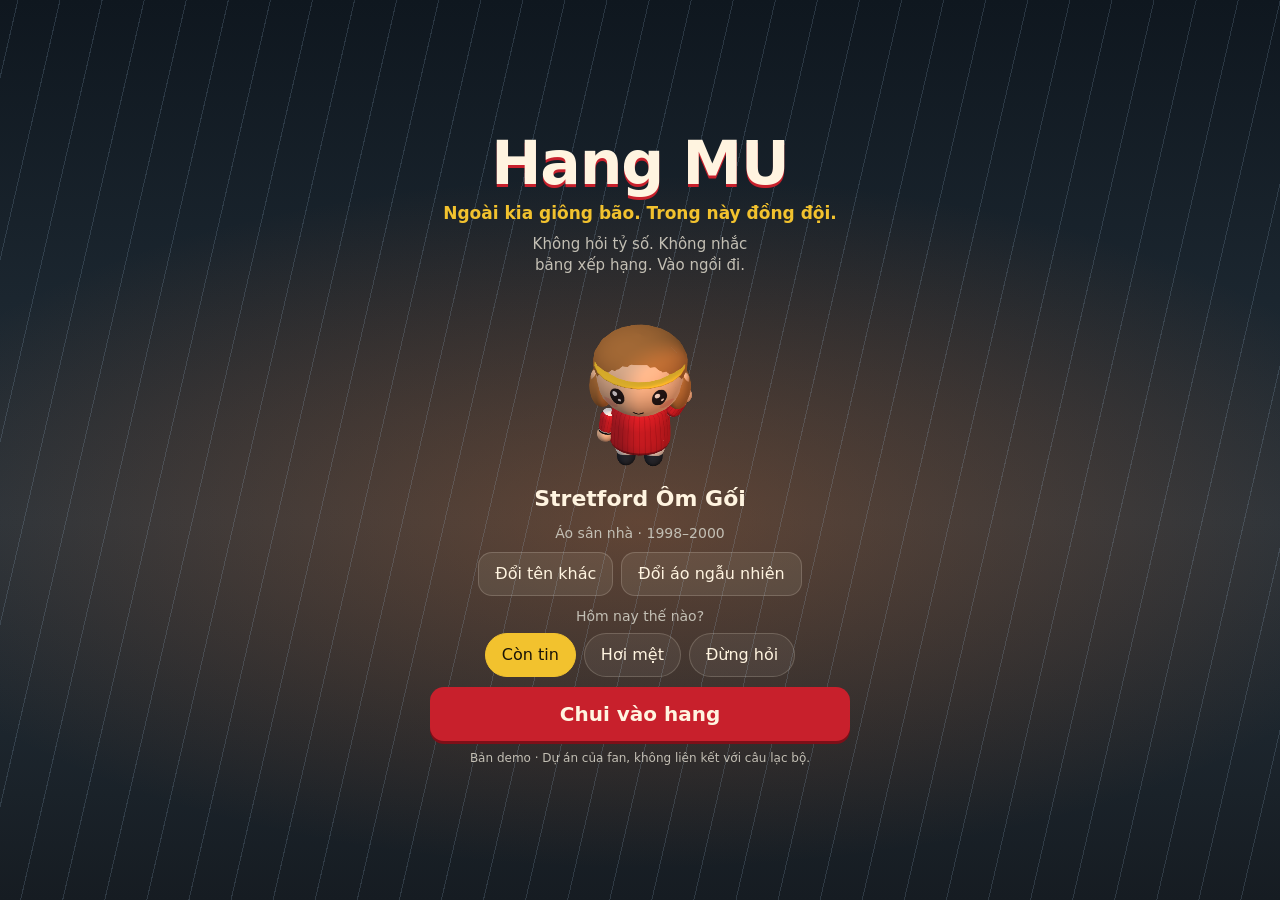
==== index.html @ d4a0d73a "Ban web tinh Hang MU Co-Authored-By: Claude Opus 5.5 <noreply@anthropic.com>" ====
<!DOCTYPE html><html lang="vi"><head><meta charSet="utf-8"/><meta name="viewport" content="width=device-width, initial-scale=1, viewport-fit=cover"/><link rel="stylesheet" href="/_next/static/chunks/1y2okcn1y57d4.css" data-precedence="next"/><link rel="preload" as="script" fetchPriority="low" href="/_next/static/chunks/0j1we3cwg31qe.js"/><script src="/_next/static/chunks/2fzvu-xksh37m.js" async=""></script><script src="/_next/static/chunks/34-s9nvef5sdp.js" async=""></script><script src="/_next/static/chunks/turbopack-2u1d16houkiyo.js" async=""></script><script src="/_next/static/chunks/3qfy96eoyh-ek.js" async=""></script><script src="/_next/static/chunks/43v1oow--ge80.js" async=""></script><script src="/_next/static/chunks/32jg6rbxwmx-e.js" async=""></script><meta name="theme-color" content="#1b242c"/><title>Hang MU</title><meta name="description" content="Ngoài kia giông bão. Trong này đồng đội. Không hỏi tỷ số, không nhắc bảng xếp hạng. Vào ngồi đi."/><script src="/_next/static/chunks/0cz1d0mv5g_q7.js" noModule=""></script></head><body class="m-0 bg-[#1b242c]"><div hidden=""><!--$--><!--/$--></div><div></div><!--$--><!--/$--><script id="_R_">(globalThis["TURBOPACK"] || (globalThis["TURBOPACK"] = [])).push({"otherChunks":["static/chunks/0j1we3cwg31qe.js","static/chunks/2fzvu-xksh37m.js","static/chunks/34-s9nvef5sdp.js"],"runtimeModuleIds":[94553]});</script><script src="/_next/static/chunks/0j1we3cwg31qe.js" async=""></script><script>(self.__next_f=self.__next_f||[]).push([0])</script><script>self.__next_f.push([1,"1:\"$Sreact.fragment\"\n2:\"/_next/static/chunks/3qfy96eoyh-ek.js\"\n3:I[39756,[\"$2\"],\"default\"]\n4:I[37457,[\"$2\"],\"default\"]\n6:\"/_next/static/chunks/43v1oow--ge80.js\"\n7:\"/_next/static/chunks/32jg6rbxwmx-e.js\"\n8:I[56100,[\"$2\",\"$6\",\"$7\"],\"HangMount\"]\n9:I[97367,[\"$2\"],\"OutletBoundary\"]\na:\"$Sreact.suspense\"\nc:\"ViewportBoundary\"\nd:I[97367,[\"$2\"],\"$c\"]\nf:\"MetadataBoundary\"\n10:I[97367,[\"$2\"],\"$f\"]\n12:I[68027,[\"$2\"],\"default\",1]\n:HL[\"/_next/static/chunks/1y2okcn1y57d4.css\",\"style\"]\n5:[[\"children\",{\"s\":\"__PAGE__\",\"h\":512,\"d\":{\"r\":[\"$\",\"$1\",\"c\",{\"children\":[[\"$\",\"$L8\",null,{\"mode\":\"$undefined\",\"supabaseUrl\":\"$undefined\",\"supabaseAnonKey\":\"$undefined\",\"basePath\":\"$undefined\",\"music\":false}],[[\"$\",\"script\",\"script-0\",{\"src\":\"/_next/static/chunks/43v1oow--ge80.js\",\"async\":true,\"nonce\":\"$undefined\"}],[\"$\",\"script\",\"script-1\",{\"src\":\"/_next/static/chunks/32jg6rbxwmx-e.js\",\"async\":true,\"nonce\":\"$undefined\"}]],[\"$\",\"$L9\",null,{\"children\":[\"$\",\"$a\",null,{\"name\":\"Next.MetadataOutlet\",\"children\":\"$@b\"}]}]]}],\"p\":false,\"v\":null}}]]\n"])</script><script>self.__next_f.push([1,"0:{\"P\":null,\"c\":[\"\",\"\"],\"q\":\"\",\"i\":false,\"t\":{\"t\":{\"s\":\"\",\"h\":528,\"d\":{\"r\":[\"$\",\"$1\",\"c\",{\"children\":[[[\"$\",\"link\",\"0\",{\"rel\":\"stylesheet\",\"href\":\"/_next/static/chunks/1y2okcn1y57d4.css\",\"precedence\":\"next\",\"crossOrigin\":\"$undefined\",\"nonce\":\"$undefined\"}],[\"$\",\"script\",\"script-0\",{\"src\":\"/_next/static/chunks/3qfy96eoyh-ek.js\",\"async\":true,\"nonce\":\"$undefined\"}]],[\"$\",\"html\",null,{\"lang\":\"vi\",\"children\":[\"$\",\"body\",null,{\"className\":\"m-0 bg-[#1b242c]\",\"children\":[\"$\",\"$L3\",null,{\"parallelRouterKey\":\"children\",\"error\":\"$undefined\",\"errorStyles\":\"$undefined\",\"errorScripts\":\"$undefined\",\"template\":[\"$\",\"$L4\",null,{}],\"templateStyles\":\"$undefined\",\"templateScripts\":\"$undefined\",\"notFound\":[[[\"$\",\"title\",null,{\"children\":\"404: This page could not be found.\"}],[\"$\",\"div\",null,{\"style\":{\"fontFamily\":\"system-ui,\\\"Segoe UI\\\",Roboto,Helvetica,Arial,sans-serif,\\\"Apple Color Emoji\\\",\\\"Segoe UI Emoji\\\"\",\"height\":\"100vh\",\"textAlign\":\"center\",\"display\":\"flex\",\"flexDirection\":\"column\",\"alignItems\":\"center\",\"justifyContent\":\"center\"},\"children\":[\"$\",\"div\",null,{\"children\":[[\"$\",\"style\",null,{\"dangerouslySetInnerHTML\":{\"__html\":\"body{color:#000;background:#fff;margin:0}.next-error-h1{border-right:1px solid rgba(0,0,0,.3)}@media (prefers-color-scheme:dark){body{color:#fff;background:#000}.next-error-h1{border-right:1px solid rgba(255,255,255,.3)}}\"}}],[\"$\",\"h1\",null,{\"className\":\"next-error-h1\",\"style\":{\"display\":\"inline-block\",\"margin\":\"0 20px 0 0\",\"padding\":\"0 23px 0 0\",\"fontSize\":24,\"fontWeight\":500,\"verticalAlign\":\"top\",\"lineHeight\":\"49px\"},\"children\":404}],[\"$\",\"div\",null,{\"style\":{\"display\":\"inline-block\"},\"children\":[\"$\",\"h2\",null,{\"style\":{\"fontSize\":14,\"fontWeight\":400,\"lineHeight\":\"49px\",\"margin\":0},\"children\":\"This page could not be found.\"}]}]]}]}]],[]],\"forbidden\":\"$undefined\",\"unauthorized\":\"$undefined\"}]}]}]]}],\"p\":false,\"v\":null},\"c\":\"$Q5\"},\"h\":{\"r\":[\"$\",\"$1\",\"h\",{\"children\":[null,[\"$\",\"$Ld\",null,{\"children\":\"$Le\"}],[\"$\",\"$L10\",null,{\"children\":[[\"$\",\"div\",null,{\"hidden\":true,\"children\":[\"$\",\"$a\",null,{\"name\":\"Next.Metadata\",\"children\":\"$L11\"}]}],null]}],null]}],\"p\":false,\"v\":null}},\"m\":\"$undefined\",\"G\":[\"$12\",[[\"$\",\"link\",\"0\",{\"rel\":\"stylesheet\",\"href\":\"/_next/static/chunks/1y2okcn1y57d4.css\",\"precedence\":\"next\",\"crossOrigin\":\"$undefined\",\"nonce\":\"$undefined\"}]]],\"S\":true,\"r\":\"$undefined\",\"s\":\"$undefined\",\"a\":\"$undefined\",\"l\":\"$undefined\",\"p\":\"$undefined\",\"d\":\"$undefined\",\"b\":\"nEHEV-FagXxS5bdTB53m2\"}\n"])</script><script>self.__next_f.push([1,"e:[[\"$\",\"meta\",\"0\",{\"charSet\":\"utf-8\"}],[\"$\",\"meta\",\"1\",{\"name\":\"viewport\",\"content\":\"width=device-width, initial-scale=1, viewport-fit=cover\"}],[\"$\",\"meta\",\"2\",{\"name\":\"theme-color\",\"content\":\"#1b242c\"}]]\n"])</script><script>self.__next_f.push([1,"b:null\n11:[[\"$\",\"title\",\"0\",{\"children\":\"Hang MU\"}],[\"$\",\"meta\",\"1\",{\"name\":\"description\",\"content\":\"Ngoài kia giông bão. Trong này đồng đội. Không hỏi tỷ số, không nhắc bảng xếp hạng. Vào ngồi đi.\"}]]\n"])</script></body></html>
---- _next/static/chunks/1y2okcn1y57d4.css ----
@layer properties{@supports (((-webkit-hyphens:none)) and (not (margin-trim:block))) or ((-moz-orient:inline) and (not (color:rgb(from red r g b)))){*,:before,:after,::backdrop{--tw-rotate-x:initial;--tw-rotate-y:initial;--tw-rotate-z:initial;--tw-skew-x:initial;--tw-skew-y:initial;--tw-shadow:0 0 #0000;--tw-shadow-color:initial;--tw-shadow-alpha:100%;--tw-inset-shadow:0 0 #0000;--tw-inset-shadow-color:initial;--tw-inset-shadow-alpha:100%;--tw-ring-color:initial;--tw-ring-shadow:0 0 #0000;--tw-inset-ring-color:initial;--tw-inset-ring-shadow:0 0 #0000;--tw-ring-inset:initial;--tw-ring-offset-width:0px;--tw-ring-offset-color:#fff;--tw-ring-offset-shadow:0 0 #0000;--tw-blur:initial;--tw-brightness:initial;--tw-contrast:initial;--tw-grayscale:initial;--tw-hue-rotate:initial;--tw-invert:initial;--tw-opacity:initial;--tw-saturate:initial;--tw-sepia:initial;--tw-drop-shadow:initial;--tw-drop-shadow-color:initial;--tw-drop-shadow-alpha:100%;--tw-drop-shadow-size:initial}}}@layer theme{:root,:host{--font-sans:-apple-system, BlinkMacSystemFont, "Segoe UI", Roboto, "Helvetica Neue", "Noto Sans", Arial, sans-serif, "Apple Color Emoji", "Segoe UI Emoji", "Segoe UI Symbol", "Noto Color Emoji";--font-mono:ui-monospace, SFMono-Regular, Menlo, Monaco, Consolas, "Liberation Mono", "Courier New", monospace;--default-font-family:var(--font-sans);--default-mono-font-family:var(--font-mono)}}@layer base{*,:after,:before,::backdrop{box-sizing:border-box;border:0 solid;margin:0;padding:0}::file-selector-button{box-sizing:border-box;border:0 solid;margin:0;padding:0}html,:host{-webkit-text-size-adjust:100%;tab-size:4;line-height:1.5;font-family:var(--default-font-family,-apple-system, BlinkMacSystemFont, "Segoe UI", Roboto, "Helvetica Neue", "Noto Sans", Arial, sans-serif, "Apple Color Emoji", "Segoe UI Emoji", "Segoe UI Symbol", "Noto Color Emoji");font-feature-settings:var(--default-font-feature-settings,normal);font-variation-settings:var(--default-font-variation-settings,normal);-webkit-tap-highlight-color:transparent}hr{height:0;color:inherit;border-top-width:1px}abbr:where([title]){-webkit-text-decoration:underline dotted;text-decoration:underline dotted}h1,h2,h3,h4,h5,h6{font-size:inherit;font-weight:inherit}a{color:inherit;-webkit-text-decoration:inherit;-webkit-text-decoration:inherit;-webkit-text-decoration:inherit;-webkit-text-decoration:inherit;text-decoration:inherit}b,strong{font-weight:bolder}code,kbd,samp,pre{font-family:var(--default-mono-font-family,ui-monospace, SFMono-Regular, Menlo, Monaco, Consolas, "Liberation Mono", "Courier New", monospace);font-feature-settings:var(--default-mono-font-feature-settings,normal);font-variation-settings:var(--default-mono-font-variation-settings,normal);font-size:1em}small{font-size:80%}sub,sup{vertical-align:baseline;font-size:75%;line-height:0;position:relative}sub{bottom:-.25em}sup{top:-.5em}table{text-indent:0;border-color:inherit;border-collapse:collapse}:-moz-focusring:where(:not(iframe)){outline:auto}progress{vertical-align:baseline}summary{display:list-item}ol,ul,menu{list-style:none}img,svg,video,canvas,audio,iframe,embed,object{vertical-align:middle;display:block}img,video{max-width:100%;height:auto}button,input,select,optgroup,textarea{font:inherit;font-feature-settings:inherit;font-variation-settings:inherit;letter-spacing:inherit;color:inherit;opacity:1;background-color:#0000;border-radius:0}::file-selector-button{font:inherit;font-feature-settings:inherit;font-variation-settings:inherit;letter-spacing:inherit;color:inherit;opacity:1;background-color:#0000;border-radius:0}:where(select:is([multiple],[size])) optgroup{font-weight:bolder}:where(select:is([multiple],[size])) optgroup option{padding-inline-start:20px}::file-selector-button{margin-inline-end:4px}::placeholder{opacity:1}@supports (not ((-webkit-appearance:-apple-pay-button))) or (contain-intrinsic-size:1px){::placeholder{color:currentColor}@supports (color:color-mix(in lab, red, red)){::placeholder{color:color-mix(in oklab, currentcolor 50%, transparent)}}}textarea{resize:vertical}::-webkit-search-decoration{-webkit-appearance:none}::-webkit-date-and-time-value{min-height:1lh;text-align:inherit}::-webkit-datetime-edit{display:inline-flex}::-webkit-datetime-edit-fields-wrapper{padding:0}::-webkit-datetime-edit{padding-block:0}::-webkit-datetime-edit-year-field{padding-block:0}::-webkit-datetime-edit-month-field{padding-block:0}::-webkit-datetime-edit-day-field{padding-block:0}::-webkit-datetime-edit-hour-field{padding-block:0}::-webkit-datetime-edit-minute-field{padding-block:0}::-webkit-datetime-edit-second-field{padding-block:0}::-webkit-datetime-edit-millisecond-field{padding-block:0}::-webkit-datetime-edit-meridiem-field{padding-block:0}::-webkit-calendar-picker-indicator{line-height:1}:-moz-ui-invalid{box-shadow:none}button,input:where([type=button],[type=reset],[type=submit]){appearance:button}::file-selector-button{appearance:button}::-webkit-inner-spin-button{height:auto}::-webkit-outer-spin-button{height:auto}[hidden]:where(:not([hidden=until-found])){display:none!important}}@layer components;@layer utilities{.m-0{margin:0}.hidden{display:none}.transform{transform:var(--tw-rotate-x, ) var(--tw-rotate-y, ) var(--tw-rotate-z, ) var(--tw-skew-x, ) var(--tw-skew-y, )}.resize{resize:both}.bg-\[\#1b242c\]{background-color:#1b242c}.ring{--tw-ring-shadow:var(--tw-ring-inset, ) 0 0 0 calc(1px + var(--tw-ring-offset-width)) var(--tw-ring-color,currentcolor);box-shadow:var(--tw-inset-shadow), var(--tw-inset-ring-shadow), var(--tw-ring-offset-shadow), var(--tw-ring-shadow), var(--tw-shadow)}.filter{filter:var(--tw-blur, ) var(--tw-brightness, ) var(--tw-contrast, ) var(--tw-grayscale, ) var(--tw-hue-rotate, ) var(--tw-invert, ) var(--tw-saturate, ) var(--tw-sepia, ) var(--tw-drop-shadow, )}}@property --tw-rotate-x{syntax:"*";inherits:false}@property --tw-rotate-y{syntax:"*";inherits:false}@property --tw-rotate-z{syntax:"*";inherits:false}@property --tw-skew-x{syntax:"*";inherits:false}@property --tw-skew-y{syntax:"*";inherits:false}@property --tw-shadow{syntax:"*";inherits:false;initial-value:0 0 #0000}@property --tw-shadow-color{syntax:"*";inherits:false}@property --tw-shadow-alpha{syntax:"<percentage>";inherits:false;initial-value:100%}@property --tw-inset-shadow{syntax:"*";inherits:false;initial-value:0 0 #0000}@property --tw-inset-shadow-color{syntax:"*";inherits:false}@property --tw-inset-shadow-alpha{syntax:"<percentage>";inherits:false;initial-value:100%}@property --tw-ring-color{syntax:"*";inherits:false}@property --tw-ring-shadow{syntax:"*";inherits:false;initial-value:0 0 #0000}@property --tw-inset-ring-color{syntax:"*";inherits:false}@property --tw-inset-ring-shadow{syntax:"*";inherits:false;initial-value:0 0 #0000}@property --tw-ring-inset{syntax:"*";inherits:false}@property --tw-ring-offset-width{syntax:"<length>";inherits:false;initial-value:0}@property --tw-ring-offset-color{syntax:"*";inherits:false;initial-value:#fff}@property --tw-ring-offset-shadow{syntax:"*";inherits:false;initial-value:0 0 #0000}@property --tw-blur{syntax:"*";inherits:false}@property --tw-brightness{syntax:"*";inherits:false}@property --tw-contrast{syntax:"*";inherits:false}@property --tw-grayscale{syntax:"*";inherits:false}@property --tw-hue-rotate{syntax:"*";inherits:false}@property --tw-invert{syntax:"*";inherits:false}@property --tw-opacity{syntax:"*";inherits:false}@property --tw-saturate{syntax:"*";inherits:false}@property --tw-sepia{syntax:"*";inherits:false}@property --tw-drop-shadow{syntax:"*";inherits:false}@property --tw-drop-shadow-color{syntax:"*";inherits:false}@property --tw-drop-shadow-alpha{syntax:"<percentage>";inherits:false;initial-value:100%}@property --tw-drop-shadow-size{syntax:"*";inherits:false}
.hang-root{--ink:#fff4e0;--muted:#c3bfb4;--panel:#12181feb;--line:#fff4e02e;--red:#c8202c;--red-bright:#e22d38;--gold:#f2c22e;--stone:#1b242c;background:var(--stone);color:var(--ink);-webkit-tap-highlight-color:transparent;font-family:ui-rounded,SF Pro Rounded,Segoe UI,system-ui,-apple-system,sans-serif;position:fixed;inset:0;overflow:hidden}.hang-root button{font:inherit;color:inherit;cursor:pointer;touch-action:manipulation}.hang-root button:focus-visible{outline:3px solid var(--gold);outline-offset:2px}.door{background:radial-gradient(90% 55% at 50% 58%,#e2702a52,#0000 70%),linear-gradient(#0f171f 0%,#24313b 58%,#161c22 100%);place-items:center;padding:16px;display:grid;position:absolute;inset:0;overflow-y:auto}.door:before{content:"";pointer-events:none;opacity:.32;background-image:repeating-linear-gradient(103deg,#0000 0 17px,#aacdeb80 17px 18px,#0000 18px 41px);background-size:200% 200%;animation:.9s linear infinite hang-rain;position:fixed;inset:0}@keyframes hang-rain{to{background-position:-60px 240px}}.door-card{text-align:center;flex-direction:column;align-items:center;gap:8px;width:min(100%,420px);display:flex;position:relative}.door-title{letter-spacing:-.02em;color:var(--ink);text-shadow:0 3px 0 var(--red);margin:0;font-size:clamp(44px,13vw,60px);font-weight:900;line-height:1}.door-tagline{color:var(--gold);text-wrap:balance;margin:0;font-size:17px;font-weight:700}.door-greeting{color:var(--muted);text-wrap:balance;margin:0;font-size:15px;line-height:1.4}.door-avatar{width:min(200px,26vh);height:min(200px,26vh);margin:-2px 0 -8px}.door-name{margin:0;font-size:22px;font-weight:800}.door-kit{color:var(--muted);margin:0;font-size:14px}.door-row,.sheet-row{flex-wrap:wrap;justify-content:center;gap:8px;display:flex}.door-moods{border:0;flex-wrap:wrap;justify-content:center;gap:8px;margin:2px 0;padding:0;display:flex}.door-moods legend{width:100%;color:var(--muted);padding:0 0 6px;font-size:14px}.door-note{color:var(--muted);margin:0;font-size:12px}.btn{border:1px solid var(--line);background:#fff4e014;border-radius:14px;min-height:44px;padding:0 16px;font-size:15px;font-weight:700}.btn-primary{background:var(--red);color:#fff;border-color:#0000;box-shadow:0 3px #7e0f18}.door .btn-primary{width:100%;min-height:54px;font-size:20px;font-weight:900}.btn-primary:active{transform:translateY(2px);box-shadow:0 1px #7e0f18}.btn-exit{white-space:nowrap;min-height:40px;padding:0 10px;font-size:13px}.chip{border:1px solid var(--line);background:#fff4e00f;border-radius:999px;min-height:44px;padding:0 16px;font-size:15px;font-weight:700}.chip[aria-pressed=true]{border-color:var(--gold);background:var(--gold);color:#1a1408}.cave{touch-action:manipulation;position:absolute;inset:0;overflow:hidden}.cave-layer{width:100%;height:100%;position:absolute;inset:0}.cave-gl{cursor:pointer}.cave-bubbles{pointer-events:none;position:absolute;inset:0}.bubble{color:#1c1610;will-change:transform;background:#fff8ea;border-radius:14px;max-width:min(68vw,240px);padding:7px 11px;font-size:13.5px;font-weight:700;line-height:1.3;position:absolute;top:0;left:0;box-shadow:0 3px 10px #00000059}.hud-top{background:linear-gradient(#0a0e13e0,#0a0e1300);align-items:center;gap:6px;height:58px;padding:8px 10px;display:flex;position:absolute;top:0;left:0;right:0}.hud-brand{flex-direction:column;flex:1;min-width:0;line-height:1.2;display:flex}.hud-brand strong{font-size:17px;font-weight:900}.hud-count{color:var(--muted);font-size:11.5px;line-height:1.15}.icon-btn{border:1px solid var(--line);background:#12181fb8;border-radius:12px;flex:none;width:36px;height:40px;font-size:17px}.hud-banner{background:var(--panel);border:1px solid var(--line);white-space:nowrap;border-radius:12px;align-items:center;gap:10px;max-width:calc(100% - 24px);padding:8px 12px;font-size:14px;font-weight:700;display:none;position:absolute;top:62px;left:50%;transform:translate(-50%)}.hud-banner.is-shown{display:flex}.hud-banner.is-bad{border-color:var(--red-bright)}.banner-btn{background:var(--gold);color:#1a1408;border:0;border-radius:9px;min-height:32px;padding:0 10px;font-weight:800}.win-banner{background:var(--gold);color:#1a1408;white-space:nowrap;border-radius:999px;padding:8px 14px;font-size:15px;font-weight:900;position:absolute;top:62px;left:50%;transform:translate(-50%);box-shadow:0 3px 12px #00000040}.hud-hint{white-space:nowrap;pointer-events:none;background:#12181fc7;border-radius:999px;margin:0;padding:6px 12px;font-size:13.5px;font-weight:700;position:absolute;bottom:112px;left:50%;transform:translate(-50%)}.hud-hint[hidden]{display:none}.hud-bar{max-width:620px;padding:8px 10px calc(10px + env(safe-area-inset-bottom));grid-template-columns:repeat(4,minmax(0,1fr));gap:6px;margin:0 auto;display:grid;position:absolute;bottom:0;left:0;right:0}.action{border:1px solid var(--line);background:var(--panel);border-radius:14px;flex-direction:column;justify-content:center;align-items:center;gap:3px;min-height:78px;padding:6px 2px;display:flex;position:relative;overflow:hidden}.action-emoji{font-size:24px;line-height:1}.action-label{font-size:12.5px;font-weight:700;line-height:1.15}.action:after{content:"";background:var(--gold);transform-origin:0;width:100%;height:4px;position:absolute;bottom:0;left:0;transform:scaleX(0)}.action.is-cooling{opacity:.62}.action.is-cooling:after{animation:hang-cool var(--cool,4s) linear forwards}@keyframes hang-cool{0%{transform:scaleX(1)}to{transform:scaleX(0)}}.sheet{max-width:560px;padding:16px 16px calc(16px + env(safe-area-inset-bottom));background:var(--panel);border:1px solid var(--line);border-bottom:0;border-radius:20px 20px 0 0;flex-direction:column;gap:10px;max-height:70%;margin:0 auto;display:flex;position:absolute;bottom:0;left:0;right:0;overflow-y:auto;box-shadow:0 -8px 26px #0006}.sheet[hidden]{display:none}.sheet-title{text-wrap:balance;margin:0;padding-right:40px;font-size:17px;font-weight:800;line-height:1.3}.sheet-meta{color:var(--muted);margin:0;font-size:14px}.sheet-row{justify-content:flex-start}.sound-line,.sound-volume{align-items:center;gap:10px;min-height:44px;display:flex}.sound-name{flex:1;min-width:0;font-size:15px;font-weight:600;line-height:1.25}.sound-line .chip{flex:none;min-width:92px;padding:0 12px;font-size:14px}.sound-volume input{min-width:0;height:44px;accent-color:var(--gold);cursor:pointer;flex:1.2;margin:0}.sound-value{text-align:right;font-variant-numeric:tabular-nums;width:42px;color:var(--muted);flex:none;font-size:14px}.sheet-close{background:0 0;border:0;border-radius:10px;width:40px;height:40px;font-size:26px;line-height:1;position:absolute;top:8px;right:8px}.sheet-list{flex-direction:column;gap:6px;display:flex}.quote-btn{border:1px solid var(--line);text-align:left;background:#fff4e00f;border-radius:12px;min-height:44px;padding:8px 12px;font-size:15px;font-weight:600}.hang-toasts{z-index:5;pointer-events:none;flex-direction:column;align-items:center;gap:6px;padding:0 16px;display:flex;position:absolute;top:106px;left:0;right:0}.hang-toast{color:#1c1610;text-align:center;background:#fff8ea;border-radius:12px;max-width:100%;padding:8px 12px;font-size:14px;font-weight:700;box-shadow:0 3px 12px #00000059}@media (hover:hover){.btn:hover,.chip:hover,.action:hover,.quote-btn:hover,.icon-btn:hover{border-color:var(--gold)}}@media (prefers-reduced-motion:reduce){.door:before{animation:none}.action.is-cooling:after{opacity:.5;animation:none;transform:scaleX(1)}}
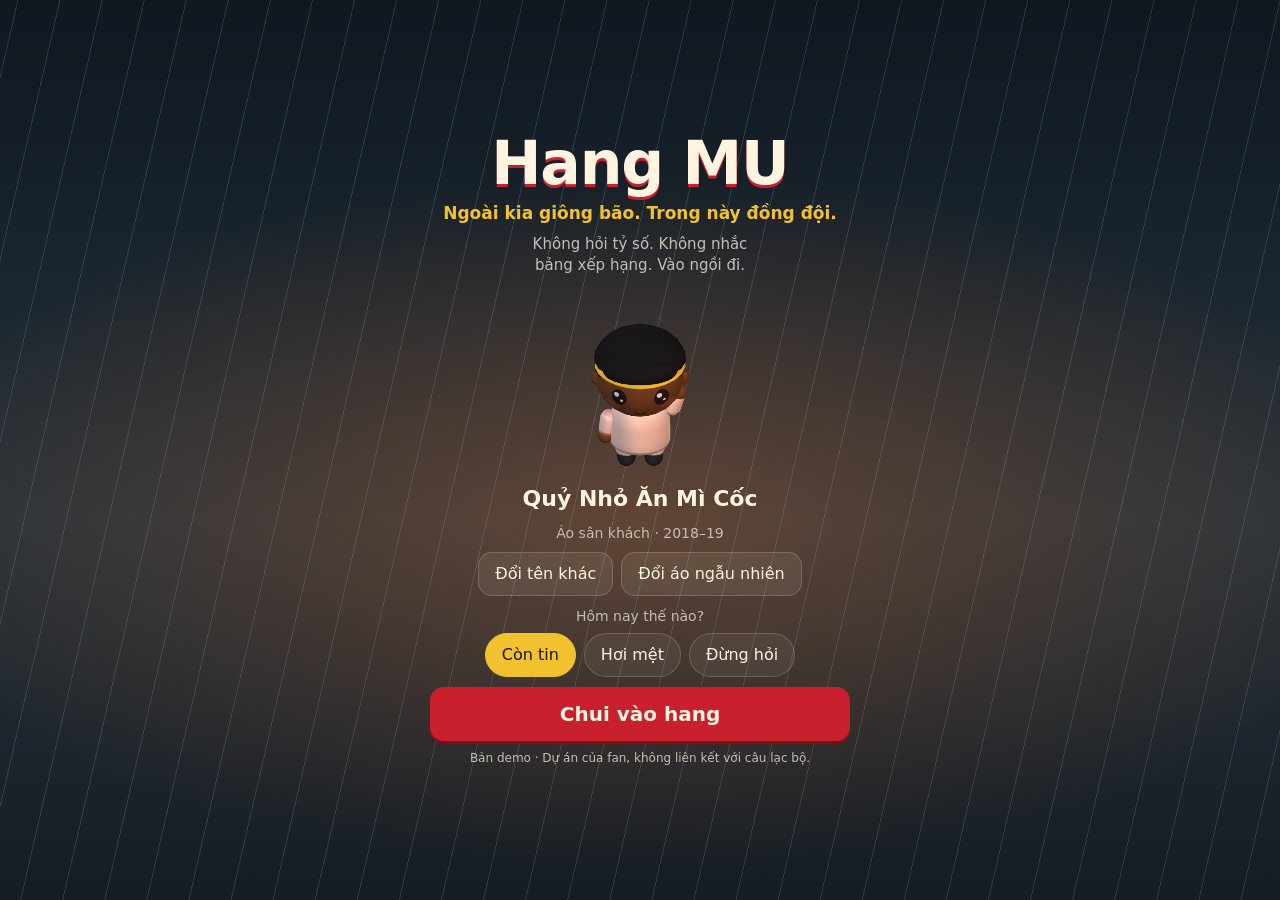
==== commit 3c63777e: "Xoa nhan vat demo Co-Authored-By: Claude Opus 5.5 <noreply@anthropic.com>" ====
--- a/index.html
+++ b/index.html
@@ -1 +1 @@
-<!DOCTYPE html><html lang="vi"><head><meta charSet="utf-8"/><meta name="viewport" content="width=device-width, initial-scale=1, viewport-fit=cover"/><link rel="stylesheet" href="/_next/static/chunks/1y2okcn1y57d4.css" data-precedence="next"/><link rel="preload" as="script" fetchPriority="low" href="/_next/static/chunks/0j1we3cwg31qe.js"/><script src="/_next/static/chunks/2fzvu-xksh37m.js" async=""></script><script src="/_next/static/chunks/34-s9nvef5sdp.js" async=""></script><script src="/_next/static/chunks/turbopack-2u1d16houkiyo.js" async=""></script><script src="/_next/static/chunks/3qfy96eoyh-ek.js" async=""></script><script src="/_next/static/chunks/43v1oow--ge80.js" async=""></script><script src="/_next/static/chunks/32jg6rbxwmx-e.js" async=""></script><meta name="theme-color" content="#1b242c"/><title>Hang MU</title><meta name="description" content="Ngoài kia giông bão. Trong này đồng đội. Không hỏi tỷ số, không nhắc bảng xếp hạng. Vào ngồi đi."/><script src="/_next/static/chunks/0cz1d0mv5g_q7.js" noModule=""></script></head><body class="m-0 bg-[#1b242c]"><div hidden=""><!--$--><!--/$--></div><div></div><!--$--><!--/$--><script id="_R_">(globalThis["TURBOPACK"] || (globalThis["TURBOPACK"] = [])).push({"otherChunks":["static/chunks/0j1we3cwg31qe.js","static/chunks/2fzvu-xksh37m.js","static/chunks/34-s9nvef5sdp.js"],"runtimeModuleIds":[94553]});</script><script src="/_next/static/chunks/0j1we3cwg31qe.js" async=""></script><script>(self.__next_f=self.__next_f||[]).push([0])</script><script>self.__next_f.push([1,"1:\"$Sreact.fragment\"\n2:\"/_next/static/chunks/3qfy96eoyh-ek.js\"\n3:I[39756,[\"$2\"],\"default\"]\n4:I[37457,[\"$2\"],\"default\"]\n6:\"/_next/static/chunks/43v1oow--ge80.js\"\n7:\"/_next/static/chunks/32jg6rbxwmx-e.js\"\n8:I[56100,[\"$2\",\"$6\",\"$7\"],\"HangMount\"]\n9:I[97367,[\"$2\"],\"OutletBoundary\"]\na:\"$Sreact.suspense\"\nc:\"ViewportBoundary\"\nd:I[97367,[\"$2\"],\"$c\"]\nf:\"MetadataBoundary\"\n10:I[97367,[\"$2\"],\"$f\"]\n12:I[68027,[\"$2\"],\"default\",1]\n:HL[\"/_next/static/chunks/1y2okcn1y57d4.css\",\"style\"]\n5:[[\"children\",{\"s\":\"__PAGE__\",\"h\":512,\"d\":{\"r\":[\"$\",\"$1\",\"c\",{\"children\":[[\"$\",\"$L8\",null,{\"mode\":\"$undefined\",\"supabaseUrl\":\"$undefined\",\"supabaseAnonKey\":\"$undefined\",\"basePath\":\"$undefined\",\"music\":false}],[[\"$\",\"script\",\"script-0\",{\"src\":\"/_next/static/chunks/43v1oow--ge80.js\",\"async\":true,\"nonce\":\"$undefined\"}],[\"$\",\"script\",\"script-1\",{\"src\":\"/_next/static/chunks/32jg6rbxwmx-e.js\",\"async\":true,\"nonce\":\"$undefined\"}]],[\"$\",\"$L9\",null,{\"children\":[\"$\",\"$a\",null,{\"name\":\"Next.MetadataOutlet\",\"children\":\"$@b\"}]}]]}],\"p\":false,\"v\":null}}]]\n"])</script><script>self.__next_f.push([1,"0:{\"P\":null,\"c\":[\"\",\"\"],\"q\":\"\",\"i\":false,\"t\":{\"t\":{\"s\":\"\",\"h\":528,\"d\":{\"r\":[\"$\",\"$1\",\"c\",{\"children\":[[[\"$\",\"link\",\"0\",{\"rel\":\"stylesheet\",\"href\":\"/_next/static/chunks/1y2okcn1y57d4.css\",\"precedence\":\"next\",\"crossOrigin\":\"$undefined\",\"nonce\":\"$undefined\"}],[\"$\",\"script\",\"script-0\",{\"src\":\"/_next/static/chunks/3qfy96eoyh-ek.js\",\"async\":true,\"nonce\":\"$undefined\"}]],[\"$\",\"html\",null,{\"lang\":\"vi\",\"children\":[\"$\",\"body\",null,{\"className\":\"m-0 bg-[#1b242c]\",\"children\":[\"$\",\"$L3\",null,{\"parallelRouterKey\":\"children\",\"error\":\"$undefined\",\"errorStyles\":\"$undefined\",\"errorScripts\":\"$undefined\",\"template\":[\"$\",\"$L4\",null,{}],\"templateStyles\":\"$undefined\",\"templateScripts\":\"$undefined\",\"notFound\":[[[\"$\",\"title\",null,{\"children\":\"404: This page could not be found.\"}],[\"$\",\"div\",null,{\"style\":{\"fontFamily\":\"system-ui,\\\"Segoe UI\\\",Roboto,Helvetica,Arial,sans-serif,\\\"Apple Color Emoji\\\",\\\"Segoe UI Emoji\\\"\",\"height\":\"100vh\",\"textAlign\":\"center\",\"display\":\"flex\",\"flexDirection\":\"column\",\"alignItems\":\"center\",\"justifyContent\":\"center\"},\"children\":[\"$\",\"div\",null,{\"children\":[[\"$\",\"style\",null,{\"dangerouslySetInnerHTML\":{\"__html\":\"body{color:#000;background:#fff;margin:0}.next-error-h1{border-right:1px solid rgba(0,0,0,.3)}@media (prefers-color-scheme:dark){body{color:#fff;background:#000}.next-error-h1{border-right:1px solid rgba(255,255,255,.3)}}\"}}],[\"$\",\"h1\",null,{\"className\":\"next-error-h1\",\"style\":{\"display\":\"inline-block\",\"margin\":\"0 20px 0 0\",\"padding\":\"0 23px 0 0\",\"fontSize\":24,\"fontWeight\":500,\"verticalAlign\":\"top\",\"lineHeight\":\"49px\"},\"children\":404}],[\"$\",\"div\",null,{\"style\":{\"display\":\"inline-block\"},\"children\":[\"$\",\"h2\",null,{\"style\":{\"fontSize\":14,\"fontWeight\":400,\"lineHeight\":\"49px\",\"margin\":0},\"children\":\"This page could not be found.\"}]}]]}]}]],[]],\"forbidden\":\"$undefined\",\"unauthorized\":\"$undefined\"}]}]}]]}],\"p\":false,\"v\":null},\"c\":\"$Q5\"},\"h\":{\"r\":[\"$\",\"$1\",\"h\",{\"children\":[null,[\"$\",\"$Ld\",null,{\"children\":\"$Le\"}],[\"$\",\"$L10\",null,{\"children\":[[\"$\",\"div\",null,{\"hidden\":true,\"children\":[\"$\",\"$a\",null,{\"name\":\"Next.Metadata\",\"children\":\"$L11\"}]}],null]}],null]}],\"p\":false,\"v\":null}},\"m\":\"$undefined\",\"G\":[\"$12\",[[\"$\",\"link\",\"0\",{\"rel\":\"stylesheet\",\"href\":\"/_next/static/chunks/1y2okcn1y57d4.css\",\"precedence\":\"next\",\"crossOrigin\":\"$undefined\",\"nonce\":\"$undefined\"}]]],\"S\":true,\"r\":\"$undefined\",\"s\":\"$undefined\",\"a\":\"$undefined\",\"l\":\"$undefined\",\"p\":\"$undefined\",\"d\":\"$undefined\",\"b\":\"nEHEV-FagXxS5bdTB53m2\"}\n"])</script><script>self.__next_f.push([1,"e:[[\"$\",\"meta\",\"0\",{\"charSet\":\"utf-8\"}],[\"$\",\"meta\",\"1\",{\"name\":\"viewport\",\"content\":\"width=device-width, initial-scale=1, viewport-fit=cover\"}],[\"$\",\"meta\",\"2\",{\"name\":\"theme-color\",\"content\":\"#1b242c\"}]]\n"])</script><script>self.__next_f.push([1,"b:null\n11:[[\"$\",\"title\",\"0\",{\"children\":\"Hang MU\"}],[\"$\",\"meta\",\"1\",{\"name\":\"description\",\"content\":\"Ngoài kia giông bão. Trong này đồng đội. Không hỏi tỷ số, không nhắc bảng xếp hạng. Vào ngồi đi.\"}]]\n"])</script></body></html>+<!DOCTYPE html><html lang="vi"><head><meta charSet="utf-8"/><meta name="viewport" content="width=device-width, initial-scale=1, viewport-fit=cover"/><link rel="stylesheet" href="/_next/static/chunks/1y2okcn1y57d4.css" data-precedence="next"/><link rel="preload" as="script" fetchPriority="low" href="/_next/static/chunks/0j1we3cwg31qe.js"/><script src="/_next/static/chunks/2fzvu-xksh37m.js" async=""></script><script src="/_next/static/chunks/34-s9nvef5sdp.js" async=""></script><script src="/_next/static/chunks/turbopack-2u1d16houkiyo.js" async=""></script><script src="/_next/static/chunks/3qfy96eoyh-ek.js" async=""></script><script src="/_next/static/chunks/43v1oow--ge80.js" async=""></script><script src="/_next/static/chunks/2u975zggj3roj.js" async=""></script><meta name="theme-color" content="#1b242c"/><title>Hang MU</title><meta name="description" content="Ngoài kia giông bão. Trong này đồng đội. Không hỏi tỷ số, không nhắc bảng xếp hạng. Vào ngồi đi."/><script src="/_next/static/chunks/0cz1d0mv5g_q7.js" noModule=""></script></head><body class="m-0 bg-[#1b242c]"><div hidden=""><!--$--><!--/$--></div><div></div><!--$--><!--/$--><script id="_R_">(globalThis["TURBOPACK"] || (globalThis["TURBOPACK"] = [])).push({"otherChunks":["static/chunks/0j1we3cwg31qe.js","static/chunks/2fzvu-xksh37m.js","static/chunks/34-s9nvef5sdp.js"],"runtimeModuleIds":[94553]});</script><script src="/_next/static/chunks/0j1we3cwg31qe.js" async=""></script><script>(self.__next_f=self.__next_f||[]).push([0])</script><script>self.__next_f.push([1,"1:\"$Sreact.fragment\"\n2:\"/_next/static/chunks/3qfy96eoyh-ek.js\"\n3:I[39756,[\"$2\"],\"default\"]\n4:I[37457,[\"$2\"],\"default\"]\n6:\"/_next/static/chunks/43v1oow--ge80.js\"\n7:\"/_next/static/chunks/2u975zggj3roj.js\"\n8:I[56100,[\"$2\",\"$6\",\"$7\"],\"HangMount\"]\n9:I[97367,[\"$2\"],\"OutletBoundary\"]\na:\"$Sreact.suspense\"\nc:\"ViewportBoundary\"\nd:I[97367,[\"$2\"],\"$c\"]\nf:\"MetadataBoundary\"\n10:I[97367,[\"$2\"],\"$f\"]\n12:I[68027,[\"$2\"],\"default\",1]\n:HL[\"/_next/static/chunks/1y2okcn1y57d4.css\",\"style\"]\n5:[[\"children\",{\"s\":\"__PAGE__\",\"h\":512,\"d\":{\"r\":[\"$\",\"$1\",\"c\",{\"children\":[[\"$\",\"$L8\",null,{\"mode\":\"$undefined\",\"supabaseUrl\":\"$undefined\",\"supabaseAnonKey\":\"$undefined\",\"basePath\":\"$undefined\",\"music\":false}],[[\"$\",\"script\",\"script-0\",{\"src\":\"/_next/static/chunks/43v1oow--ge80.js\",\"async\":true,\"nonce\":\"$undefined\"}],[\"$\",\"script\",\"script-1\",{\"src\":\"/_next/static/chunks/2u975zggj3roj.js\",\"async\":true,\"nonce\":\"$undefined\"}]],[\"$\",\"$L9\",null,{\"children\":[\"$\",\"$a\",null,{\"name\":\"Next.MetadataOutlet\",\"children\":\"$@b\"}]}]]}],\"p\":false,\"v\":null}}]]\n"])</script><script>self.__next_f.push([1,"0:{\"P\":null,\"c\":[\"\",\"\"],\"q\":\"\",\"i\":false,\"t\":{\"t\":{\"s\":\"\",\"h\":528,\"d\":{\"r\":[\"$\",\"$1\",\"c\",{\"children\":[[[\"$\",\"link\",\"0\",{\"rel\":\"stylesheet\",\"href\":\"/_next/static/chunks/1y2okcn1y57d4.css\",\"precedence\":\"next\",\"crossOrigin\":\"$undefined\",\"nonce\":\"$undefined\"}],[\"$\",\"script\",\"script-0\",{\"src\":\"/_next/static/chunks/3qfy96eoyh-ek.js\",\"async\":true,\"nonce\":\"$undefined\"}]],[\"$\",\"html\",null,{\"lang\":\"vi\",\"children\":[\"$\",\"body\",null,{\"className\":\"m-0 bg-[#1b242c]\",\"children\":[\"$\",\"$L3\",null,{\"parallelRouterKey\":\"children\",\"error\":\"$undefined\",\"errorStyles\":\"$undefined\",\"errorScripts\":\"$undefined\",\"template\":[\"$\",\"$L4\",null,{}],\"templateStyles\":\"$undefined\",\"templateScripts\":\"$undefined\",\"notFound\":[[[\"$\",\"title\",null,{\"children\":\"404: This page could not be found.\"}],[\"$\",\"div\",null,{\"style\":{\"fontFamily\":\"system-ui,\\\"Segoe UI\\\",Roboto,Helvetica,Arial,sans-serif,\\\"Apple Color Emoji\\\",\\\"Segoe UI Emoji\\\"\",\"height\":\"100vh\",\"textAlign\":\"center\",\"display\":\"flex\",\"flexDirection\":\"column\",\"alignItems\":\"center\",\"justifyContent\":\"center\"},\"children\":[\"$\",\"div\",null,{\"children\":[[\"$\",\"style\",null,{\"dangerouslySetInnerHTML\":{\"__html\":\"body{color:#000;background:#fff;margin:0}.next-error-h1{border-right:1px solid rgba(0,0,0,.3)}@media (prefers-color-scheme:dark){body{color:#fff;background:#000}.next-error-h1{border-right:1px solid rgba(255,255,255,.3)}}\"}}],[\"$\",\"h1\",null,{\"className\":\"next-error-h1\",\"style\":{\"display\":\"inline-block\",\"margin\":\"0 20px 0 0\",\"padding\":\"0 23px 0 0\",\"fontSize\":24,\"fontWeight\":500,\"verticalAlign\":\"top\",\"lineHeight\":\"49px\"},\"children\":404}],[\"$\",\"div\",null,{\"style\":{\"display\":\"inline-block\"},\"children\":[\"$\",\"h2\",null,{\"style\":{\"fontSize\":14,\"fontWeight\":400,\"lineHeight\":\"49px\",\"margin\":0},\"children\":\"This page could not be found.\"}]}]]}]}]],[]],\"forbidden\":\"$undefined\",\"unauthorized\":\"$undefined\"}]}]}]]}],\"p\":false,\"v\":null},\"c\":\"$Q5\"},\"h\":{\"r\":[\"$\",\"$1\",\"h\",{\"children\":[null,[\"$\",\"$Ld\",null,{\"children\":\"$Le\"}],[\"$\",\"$L10\",null,{\"children\":[[\"$\",\"div\",null,{\"hidden\":true,\"children\":[\"$\",\"$a\",null,{\"name\":\"Next.Metadata\",\"children\":\"$L11\"}]}],null]}],null]}],\"p\":false,\"v\":null}},\"m\":\"$undefined\",\"G\":[\"$12\",[[\"$\",\"link\",\"0\",{\"rel\":\"stylesheet\",\"href\":\"/_next/static/chunks/1y2okcn1y57d4.css\",\"precedence\":\"next\",\"crossOrigin\":\"$undefined\",\"nonce\":\"$undefined\"}]]],\"S\":true,\"r\":\"$undefined\",\"s\":\"$undefined\",\"a\":\"$undefined\",\"l\":\"$undefined\",\"p\":\"$undefined\",\"d\":\"$undefined\",\"b\":\"oWo1POKCv9H-tsbDNPRGo\"}\n"])</script><script>self.__next_f.push([1,"e:[[\"$\",\"meta\",\"0\",{\"charSet\":\"utf-8\"}],[\"$\",\"meta\",\"1\",{\"name\":\"viewport\",\"content\":\"width=device-width, initial-scale=1, viewport-fit=cover\"}],[\"$\",\"meta\",\"2\",{\"name\":\"theme-color\",\"content\":\"#1b242c\"}]]\n"])</script><script>self.__next_f.push([1,"b:null\n11:[[\"$\",\"title\",\"0\",{\"children\":\"Hang MU\"}],[\"$\",\"meta\",\"1\",{\"name\":\"description\",\"content\":\"Ngoài kia giông bão. Trong này đồng đội. Không hỏi tỷ số, không nhắc bảng xếp hạng. Vào ngồi đi.\"}]]\n"])</script></body></html>
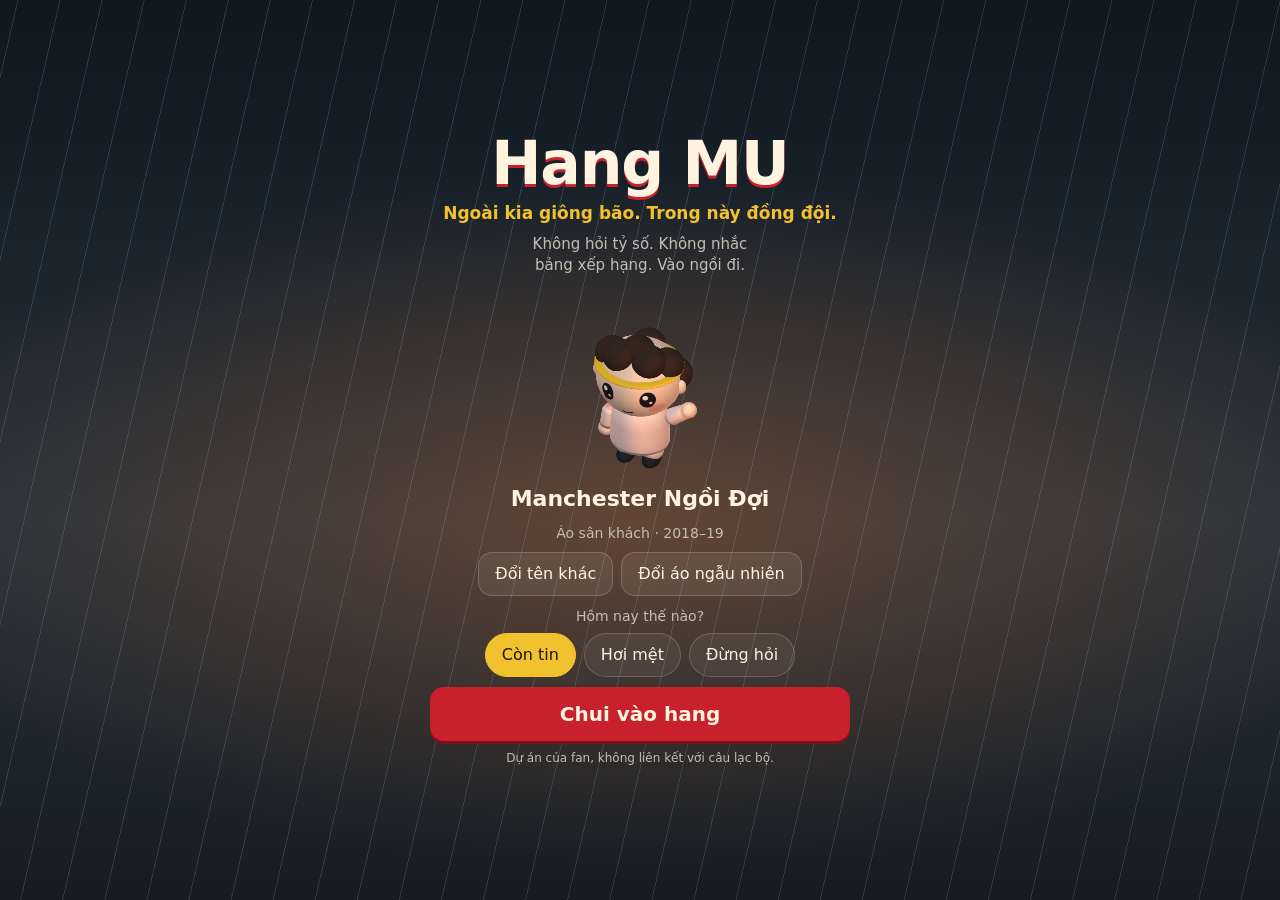
==== commit d171d28a: "Noi Supabase Realtime cho nhieu nguoi Co-Authored-By: Claude Opus 5.5 <noreply@anthropic.com>" ====
--- a/index.html
+++ b/index.html
@@ -1 +1 @@
-<!DOCTYPE html><html lang="vi"><head><meta charSet="utf-8"/><meta name="viewport" content="width=device-width, initial-scale=1, viewport-fit=cover"/><link rel="stylesheet" href="/_next/static/chunks/1y2okcn1y57d4.css" data-precedence="next"/><link rel="preload" as="script" fetchPriority="low" href="/_next/static/chunks/0j1we3cwg31qe.js"/><script src="/_next/static/chunks/2fzvu-xksh37m.js" async=""></script><script src="/_next/static/chunks/34-s9nvef5sdp.js" async=""></script><script src="/_next/static/chunks/turbopack-2u1d16houkiyo.js" async=""></script><script src="/_next/static/chunks/3qfy96eoyh-ek.js" async=""></script><script src="/_next/static/chunks/43v1oow--ge80.js" async=""></script><script src="/_next/static/chunks/2u975zggj3roj.js" async=""></script><meta name="theme-color" content="#1b242c"/><title>Hang MU</title><meta name="description" content="Ngoài kia giông bão. Trong này đồng đội. Không hỏi tỷ số, không nhắc bảng xếp hạng. Vào ngồi đi."/><script src="/_next/static/chunks/0cz1d0mv5g_q7.js" noModule=""></script></head><body class="m-0 bg-[#1b242c]"><div hidden=""><!--$--><!--/$--></div><div></div><!--$--><!--/$--><script id="_R_">(globalThis["TURBOPACK"] || (globalThis["TURBOPACK"] = [])).push({"otherChunks":["static/chunks/0j1we3cwg31qe.js","static/chunks/2fzvu-xksh37m.js","static/chunks/34-s9nvef5sdp.js"],"runtimeModuleIds":[94553]});</script><script src="/_next/static/chunks/0j1we3cwg31qe.js" async=""></script><script>(self.__next_f=self.__next_f||[]).push([0])</script><script>self.__next_f.push([1,"1:\"$Sreact.fragment\"\n2:\"/_next/static/chunks/3qfy96eoyh-ek.js\"\n3:I[39756,[\"$2\"],\"default\"]\n4:I[37457,[\"$2\"],\"default\"]\n6:\"/_next/static/chunks/43v1oow--ge80.js\"\n7:\"/_next/static/chunks/2u975zggj3roj.js\"\n8:I[56100,[\"$2\",\"$6\",\"$7\"],\"HangMount\"]\n9:I[97367,[\"$2\"],\"OutletBoundary\"]\na:\"$Sreact.suspense\"\nc:\"ViewportBoundary\"\nd:I[97367,[\"$2\"],\"$c\"]\nf:\"MetadataBoundary\"\n10:I[97367,[\"$2\"],\"$f\"]\n12:I[68027,[\"$2\"],\"default\",1]\n:HL[\"/_next/static/chunks/1y2okcn1y57d4.css\",\"style\"]\n5:[[\"children\",{\"s\":\"__PAGE__\",\"h\":512,\"d\":{\"r\":[\"$\",\"$1\",\"c\",{\"children\":[[\"$\",\"$L8\",null,{\"mode\":\"$undefined\",\"supabaseUrl\":\"$undefined\",\"supabaseAnonKey\":\"$undefined\",\"basePath\":\"$undefined\",\"music\":false}],[[\"$\",\"script\",\"script-0\",{\"src\":\"/_next/static/chunks/43v1oow--ge80.js\",\"async\":true,\"nonce\":\"$undefined\"}],[\"$\",\"script\",\"script-1\",{\"src\":\"/_next/static/chunks/2u975zggj3roj.js\",\"async\":true,\"nonce\":\"$undefined\"}]],[\"$\",\"$L9\",null,{\"children\":[\"$\",\"$a\",null,{\"name\":\"Next.MetadataOutlet\",\"children\":\"$@b\"}]}]]}],\"p\":false,\"v\":null}}]]\n"])</script><script>self.__next_f.push([1,"0:{\"P\":null,\"c\":[\"\",\"\"],\"q\":\"\",\"i\":false,\"t\":{\"t\":{\"s\":\"\",\"h\":528,\"d\":{\"r\":[\"$\",\"$1\",\"c\",{\"children\":[[[\"$\",\"link\",\"0\",{\"rel\":\"stylesheet\",\"href\":\"/_next/static/chunks/1y2okcn1y57d4.css\",\"precedence\":\"next\",\"crossOrigin\":\"$undefined\",\"nonce\":\"$undefined\"}],[\"$\",\"script\",\"script-0\",{\"src\":\"/_next/static/chunks/3qfy96eoyh-ek.js\",\"async\":true,\"nonce\":\"$undefined\"}]],[\"$\",\"html\",null,{\"lang\":\"vi\",\"children\":[\"$\",\"body\",null,{\"className\":\"m-0 bg-[#1b242c]\",\"children\":[\"$\",\"$L3\",null,{\"parallelRouterKey\":\"children\",\"error\":\"$undefined\",\"errorStyles\":\"$undefined\",\"errorScripts\":\"$undefined\",\"template\":[\"$\",\"$L4\",null,{}],\"templateStyles\":\"$undefined\",\"templateScripts\":\"$undefined\",\"notFound\":[[[\"$\",\"title\",null,{\"children\":\"404: This page could not be found.\"}],[\"$\",\"div\",null,{\"style\":{\"fontFamily\":\"system-ui,\\\"Segoe UI\\\",Roboto,Helvetica,Arial,sans-serif,\\\"Apple Color Emoji\\\",\\\"Segoe UI Emoji\\\"\",\"height\":\"100vh\",\"textAlign\":\"center\",\"display\":\"flex\",\"flexDirection\":\"column\",\"alignItems\":\"center\",\"justifyContent\":\"center\"},\"children\":[\"$\",\"div\",null,{\"children\":[[\"$\",\"style\",null,{\"dangerouslySetInnerHTML\":{\"__html\":\"body{color:#000;background:#fff;margin:0}.next-error-h1{border-right:1px solid rgba(0,0,0,.3)}@media (prefers-color-scheme:dark){body{color:#fff;background:#000}.next-error-h1{border-right:1px solid rgba(255,255,255,.3)}}\"}}],[\"$\",\"h1\",null,{\"className\":\"next-error-h1\",\"style\":{\"display\":\"inline-block\",\"margin\":\"0 20px 0 0\",\"padding\":\"0 23px 0 0\",\"fontSize\":24,\"fontWeight\":500,\"verticalAlign\":\"top\",\"lineHeight\":\"49px\"},\"children\":404}],[\"$\",\"div\",null,{\"style\":{\"display\":\"inline-block\"},\"children\":[\"$\",\"h2\",null,{\"style\":{\"fontSize\":14,\"fontWeight\":400,\"lineHeight\":\"49px\",\"margin\":0},\"children\":\"This page could not be found.\"}]}]]}]}]],[]],\"forbidden\":\"$undefined\",\"unauthorized\":\"$undefined\"}]}]}]]}],\"p\":false,\"v\":null},\"c\":\"$Q5\"},\"h\":{\"r\":[\"$\",\"$1\",\"h\",{\"children\":[null,[\"$\",\"$Ld\",null,{\"children\":\"$Le\"}],[\"$\",\"$L10\",null,{\"children\":[[\"$\",\"div\",null,{\"hidden\":true,\"children\":[\"$\",\"$a\",null,{\"name\":\"Next.Metadata\",\"children\":\"$L11\"}]}],null]}],null]}],\"p\":false,\"v\":null}},\"m\":\"$undefined\",\"G\":[\"$12\",[[\"$\",\"link\",\"0\",{\"rel\":\"stylesheet\",\"href\":\"/_next/static/chunks/1y2okcn1y57d4.css\",\"precedence\":\"next\",\"crossOrigin\":\"$undefined\",\"nonce\":\"$undefined\"}]]],\"S\":true,\"r\":\"$undefined\",\"s\":\"$undefined\",\"a\":\"$undefined\",\"l\":\"$undefined\",\"p\":\"$undefined\",\"d\":\"$undefined\",\"b\":\"oWo1POKCv9H-tsbDNPRGo\"}\n"])</script><script>self.__next_f.push([1,"e:[[\"$\",\"meta\",\"0\",{\"charSet\":\"utf-8\"}],[\"$\",\"meta\",\"1\",{\"name\":\"viewport\",\"content\":\"width=device-width, initial-scale=1, viewport-fit=cover\"}],[\"$\",\"meta\",\"2\",{\"name\":\"theme-color\",\"content\":\"#1b242c\"}]]\n"])</script><script>self.__next_f.push([1,"b:null\n11:[[\"$\",\"title\",\"0\",{\"children\":\"Hang MU\"}],[\"$\",\"meta\",\"1\",{\"name\":\"description\",\"content\":\"Ngoài kia giông bão. Trong này đồng đội. Không hỏi tỷ số, không nhắc bảng xếp hạng. Vào ngồi đi.\"}]]\n"])</script></body></html>+<!DOCTYPE html><html lang="vi"><head><meta charSet="utf-8"/><meta name="viewport" content="width=device-width, initial-scale=1, viewport-fit=cover"/><link rel="stylesheet" href="/_next/static/chunks/1y2okcn1y57d4.css" data-precedence="next"/><link rel="preload" as="script" fetchPriority="low" href="/_next/static/chunks/0j1we3cwg31qe.js"/><script src="/_next/static/chunks/2fzvu-xksh37m.js" async=""></script><script src="/_next/static/chunks/34-s9nvef5sdp.js" async=""></script><script src="/_next/static/chunks/turbopack-2u1d16houkiyo.js" async=""></script><script src="/_next/static/chunks/3qfy96eoyh-ek.js" async=""></script><script src="/_next/static/chunks/43v1oow--ge80.js" async=""></script><script src="/_next/static/chunks/2u975zggj3roj.js" async=""></script><meta name="theme-color" content="#1b242c"/><title>Hang MU</title><meta name="description" content="Ngoài kia giông bão. Trong này đồng đội. Không hỏi tỷ số, không nhắc bảng xếp hạng. Vào ngồi đi."/><script src="/_next/static/chunks/0cz1d0mv5g_q7.js" noModule=""></script></head><body class="m-0 bg-[#1b242c]"><div hidden=""><!--$--><!--/$--></div><div></div><!--$--><!--/$--><script id="_R_">(globalThis["TURBOPACK"] || (globalThis["TURBOPACK"] = [])).push({"otherChunks":["static/chunks/0j1we3cwg31qe.js","static/chunks/2fzvu-xksh37m.js","static/chunks/34-s9nvef5sdp.js"],"runtimeModuleIds":[94553]});</script><script src="/_next/static/chunks/0j1we3cwg31qe.js" async=""></script><script>(self.__next_f=self.__next_f||[]).push([0])</script><script>self.__next_f.push([1,"1:\"$Sreact.fragment\"\n2:\"/_next/static/chunks/3qfy96eoyh-ek.js\"\n3:I[39756,[\"$2\"],\"default\"]\n4:I[37457,[\"$2\"],\"default\"]\n6:\"/_next/static/chunks/43v1oow--ge80.js\"\n7:\"/_next/static/chunks/2u975zggj3roj.js\"\n8:I[56100,[\"$2\",\"$6\",\"$7\"],\"HangMount\"]\n9:I[97367,[\"$2\"],\"OutletBoundary\"]\na:\"$Sreact.suspense\"\nc:\"ViewportBoundary\"\nd:I[97367,[\"$2\"],\"$c\"]\nf:\"MetadataBoundary\"\n10:I[97367,[\"$2\"],\"$f\"]\n12:I[68027,[\"$2\"],\"default\",1]\n:HL[\"/_next/static/chunks/1y2okcn1y57d4.css\",\"style\"]\n5:[[\"children\",{\"s\":\"__PAGE__\",\"h\":512,\"d\":{\"r\":[\"$\",\"$1\",\"c\",{\"children\":[[\"$\",\"$L8\",null,{\"mode\":\"normal\",\"supabaseUrl\":\"https://ckjenatvneknfvetojpp.supabase.co\",\"supabaseAnonKey\":\"sb_publishable_5djjgY-8GVOXvyKxb0FbdQ_JYpfDVc9\",\"basePath\":\"$undefined\",\"music\":false}],[[\"$\",\"script\",\"script-0\",{\"src\":\"/_next/static/chunks/43v1oow--ge80.js\",\"async\":true,\"nonce\":\"$undefined\"}],[\"$\",\"script\",\"script-1\",{\"src\":\"/_next/static/chunks/2u975zggj3roj.js\",\"async\":true,\"nonce\":\"$undefined\"}]],[\"$\",\"$L9\",null,{\"children\":[\"$\",\"$a\",null,{\"name\":\"Next.MetadataOutlet\",\"children\":\"$@b\"}]}]]}],\"p\":false,\"v\":null}}]]\n"])</script><script>self.__next_f.push([1,"0:{\"P\":null,\"c\":[\"\",\"\"],\"q\":\"\",\"i\":false,\"t\":{\"t\":{\"s\":\"\",\"h\":528,\"d\":{\"r\":[\"$\",\"$1\",\"c\",{\"children\":[[[\"$\",\"link\",\"0\",{\"rel\":\"stylesheet\",\"href\":\"/_next/static/chunks/1y2okcn1y57d4.css\",\"precedence\":\"next\",\"crossOrigin\":\"$undefined\",\"nonce\":\"$undefined\"}],[\"$\",\"script\",\"script-0\",{\"src\":\"/_next/static/chunks/3qfy96eoyh-ek.js\",\"async\":true,\"nonce\":\"$undefined\"}]],[\"$\",\"html\",null,{\"lang\":\"vi\",\"children\":[\"$\",\"body\",null,{\"className\":\"m-0 bg-[#1b242c]\",\"children\":[\"$\",\"$L3\",null,{\"parallelRouterKey\":\"children\",\"error\":\"$undefined\",\"errorStyles\":\"$undefined\",\"errorScripts\":\"$undefined\",\"template\":[\"$\",\"$L4\",null,{}],\"templateStyles\":\"$undefined\",\"templateScripts\":\"$undefined\",\"notFound\":[[[\"$\",\"title\",null,{\"children\":\"404: This page could not be found.\"}],[\"$\",\"div\",null,{\"style\":{\"fontFamily\":\"system-ui,\\\"Segoe UI\\\",Roboto,Helvetica,Arial,sans-serif,\\\"Apple Color Emoji\\\",\\\"Segoe UI Emoji\\\"\",\"height\":\"100vh\",\"textAlign\":\"center\",\"display\":\"flex\",\"flexDirection\":\"column\",\"alignItems\":\"center\",\"justifyContent\":\"center\"},\"children\":[\"$\",\"div\",null,{\"children\":[[\"$\",\"style\",null,{\"dangerouslySetInnerHTML\":{\"__html\":\"body{color:#000;background:#fff;margin:0}.next-error-h1{border-right:1px solid rgba(0,0,0,.3)}@media (prefers-color-scheme:dark){body{color:#fff;background:#000}.next-error-h1{border-right:1px solid rgba(255,255,255,.3)}}\"}}],[\"$\",\"h1\",null,{\"className\":\"next-error-h1\",\"style\":{\"display\":\"inline-block\",\"margin\":\"0 20px 0 0\",\"padding\":\"0 23px 0 0\",\"fontSize\":24,\"fontWeight\":500,\"verticalAlign\":\"top\",\"lineHeight\":\"49px\"},\"children\":404}],[\"$\",\"div\",null,{\"style\":{\"display\":\"inline-block\"},\"children\":[\"$\",\"h2\",null,{\"style\":{\"fontSize\":14,\"fontWeight\":400,\"lineHeight\":\"49px\",\"margin\":0},\"children\":\"This page could not be found.\"}]}]]}]}]],[]],\"forbidden\":\"$undefined\",\"unauthorized\":\"$undefined\"}]}]}]]}],\"p\":false,\"v\":null},\"c\":\"$Q5\"},\"h\":{\"r\":[\"$\",\"$1\",\"h\",{\"children\":[null,[\"$\",\"$Ld\",null,{\"children\":\"$Le\"}],[\"$\",\"$L10\",null,{\"children\":[[\"$\",\"div\",null,{\"hidden\":true,\"children\":[\"$\",\"$a\",null,{\"name\":\"Next.Metadata\",\"children\":\"$L11\"}]}],null]}],null]}],\"p\":false,\"v\":null}},\"m\":\"$undefined\",\"G\":[\"$12\",[[\"$\",\"link\",\"0\",{\"rel\":\"stylesheet\",\"href\":\"/_next/static/chunks/1y2okcn1y57d4.css\",\"precedence\":\"next\",\"crossOrigin\":\"$undefined\",\"nonce\":\"$undefined\"}]]],\"S\":true,\"r\":\"$undefined\",\"s\":\"$undefined\",\"a\":\"$undefined\",\"l\":\"$undefined\",\"p\":\"$undefined\",\"d\":\"$undefined\",\"b\":\"8C6qRdWoAZHD6DuWDly9r\"}\n"])</script><script>self.__next_f.push([1,"e:[[\"$\",\"meta\",\"0\",{\"charSet\":\"utf-8\"}],[\"$\",\"meta\",\"1\",{\"name\":\"viewport\",\"content\":\"width=device-width, initial-scale=1, viewport-fit=cover\"}],[\"$\",\"meta\",\"2\",{\"name\":\"theme-color\",\"content\":\"#1b242c\"}]]\n"])</script><script>self.__next_f.push([1,"b:null\n11:[[\"$\",\"title\",\"0\",{\"children\":\"Hang MU\"}],[\"$\",\"meta\",\"1\",{\"name\":\"description\",\"content\":\"Ngoài kia giông bão. Trong này đồng đội. Không hỏi tỷ số, không nhắc bảng xếp hạng. Vào ngồi đi.\"}]]\n"])</script></body></html>
